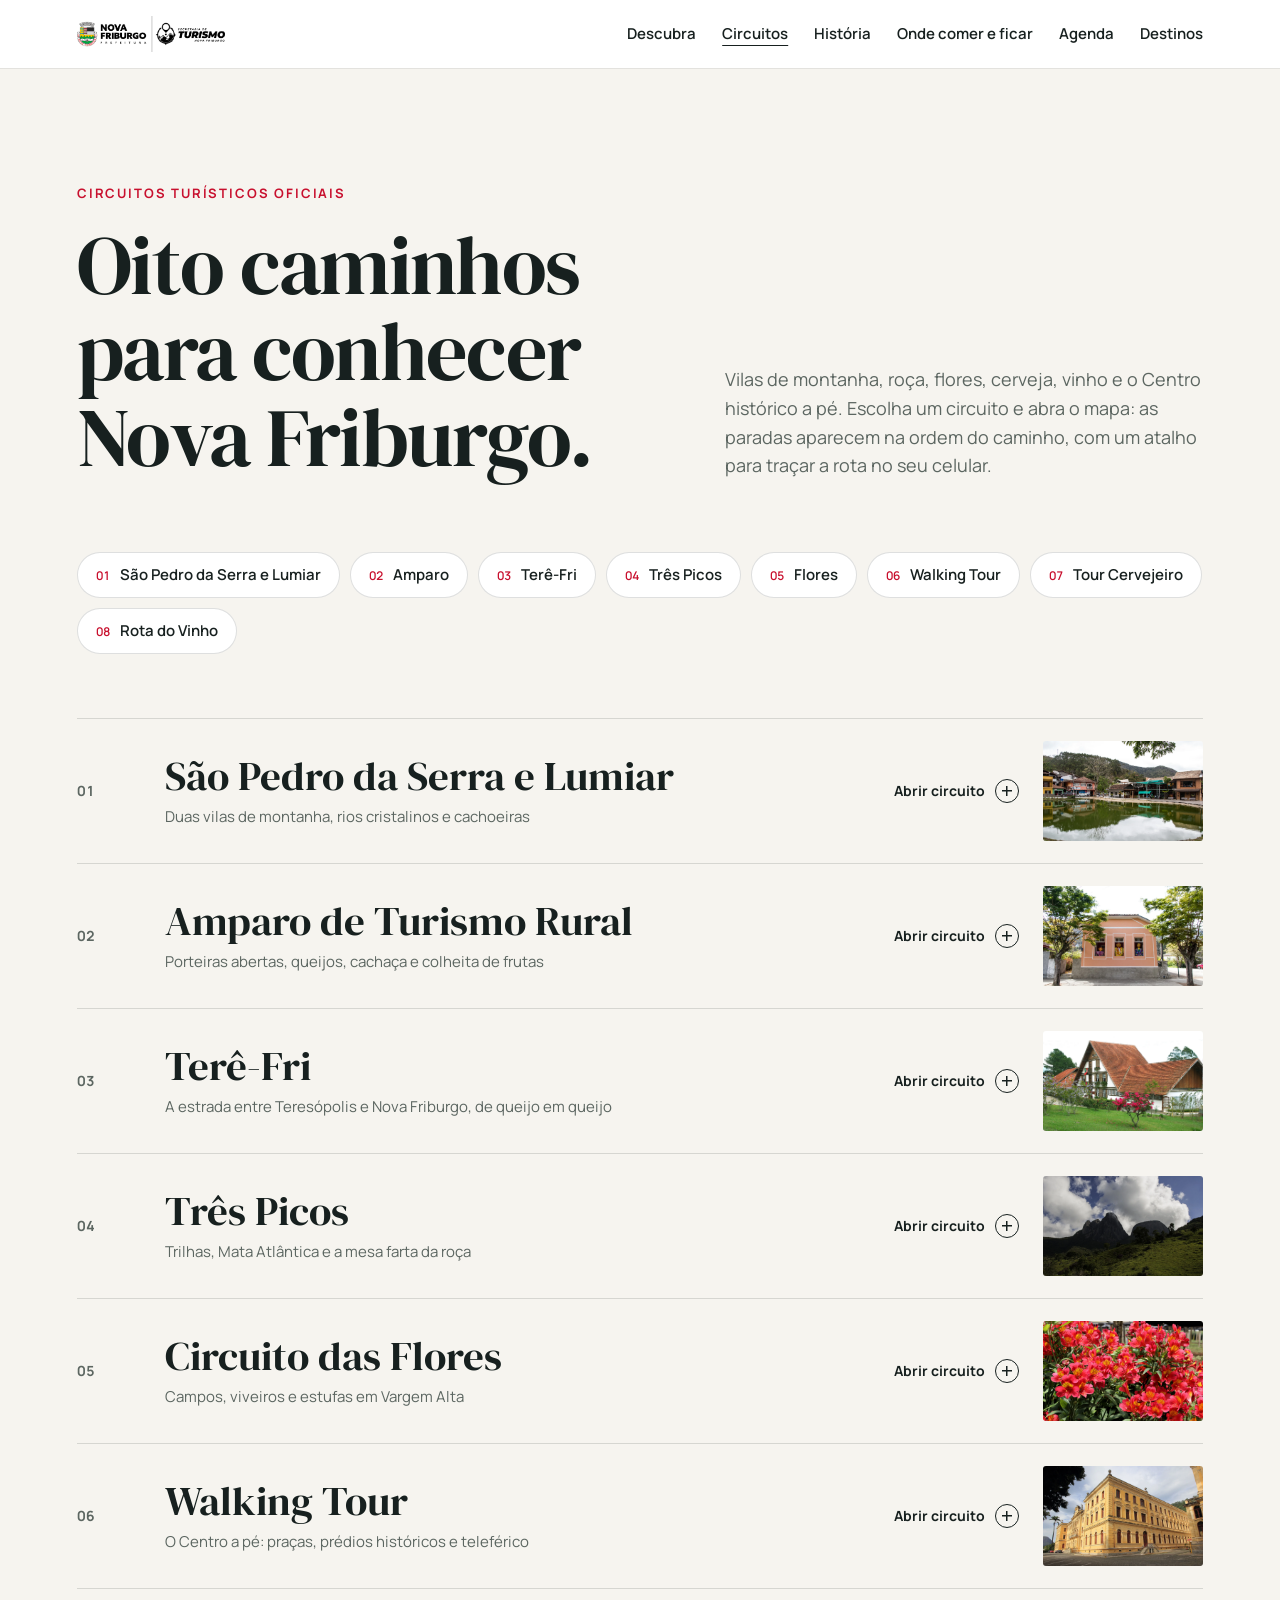
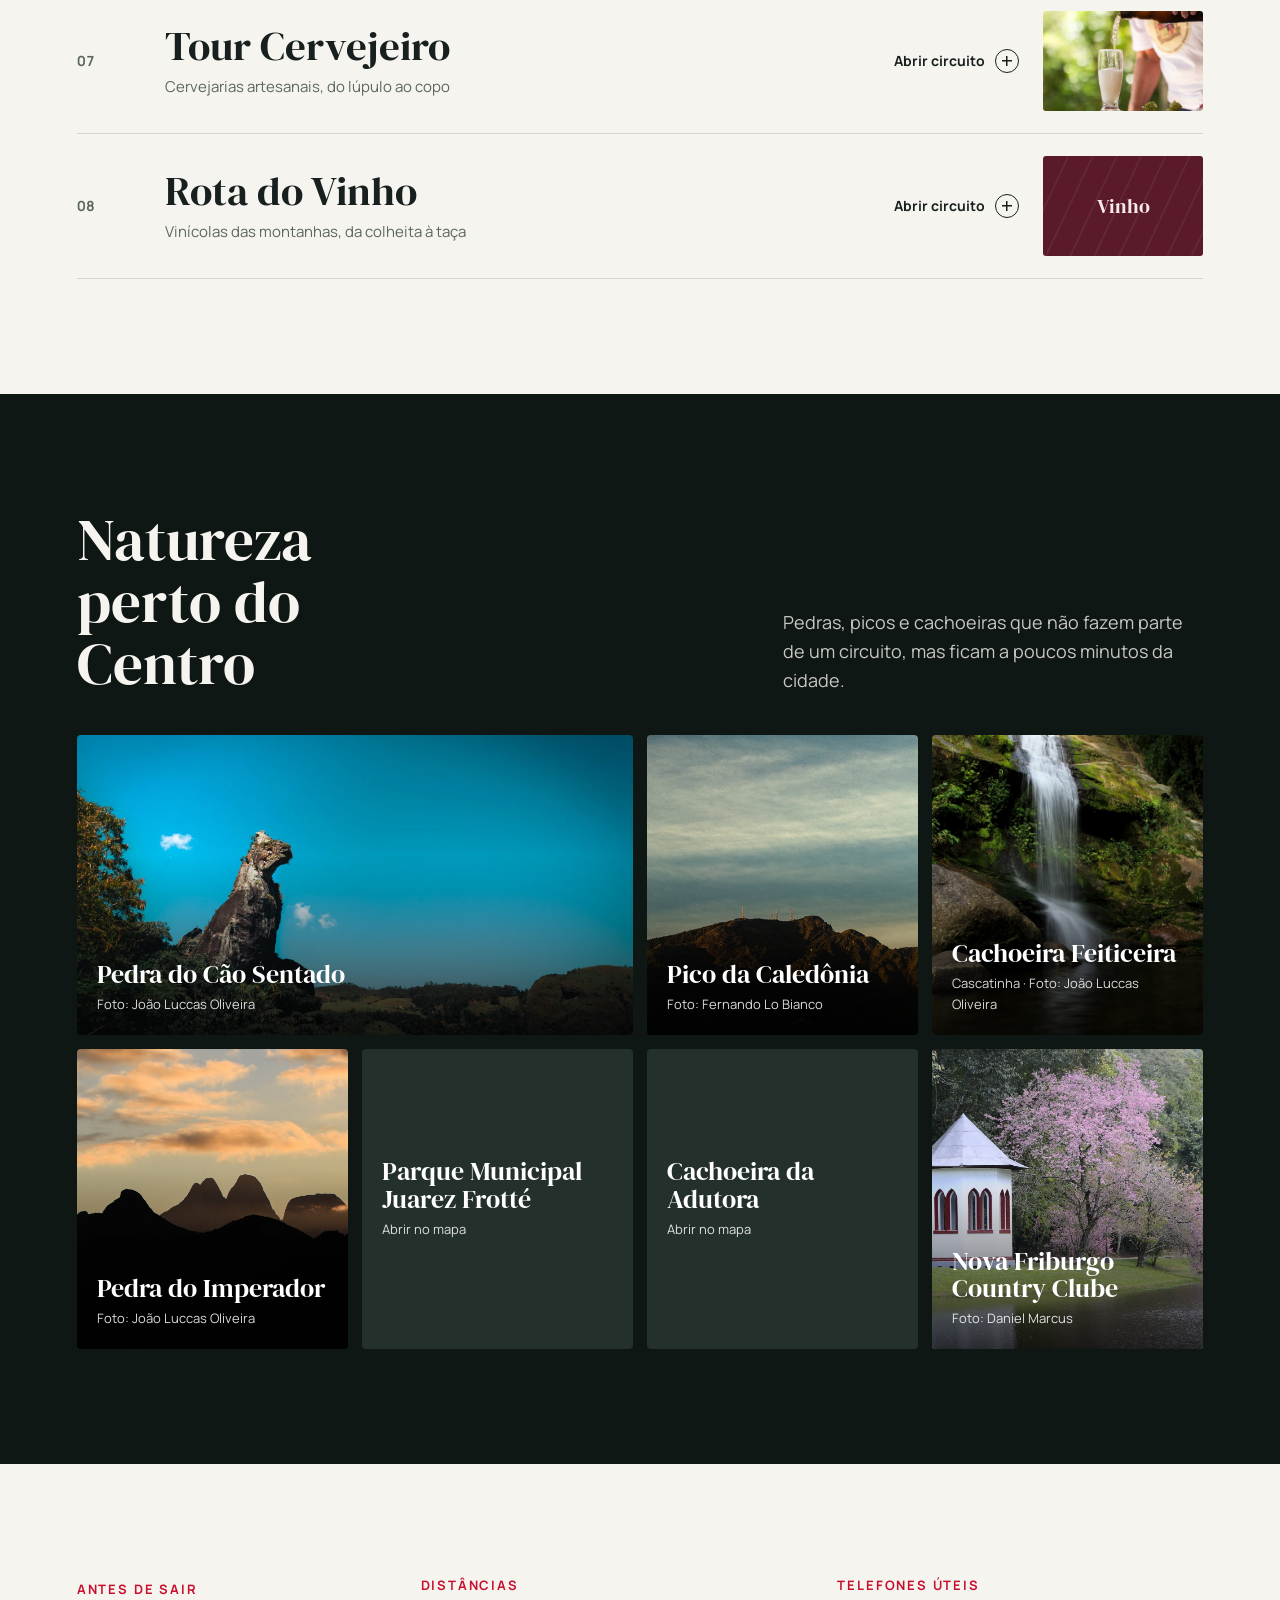
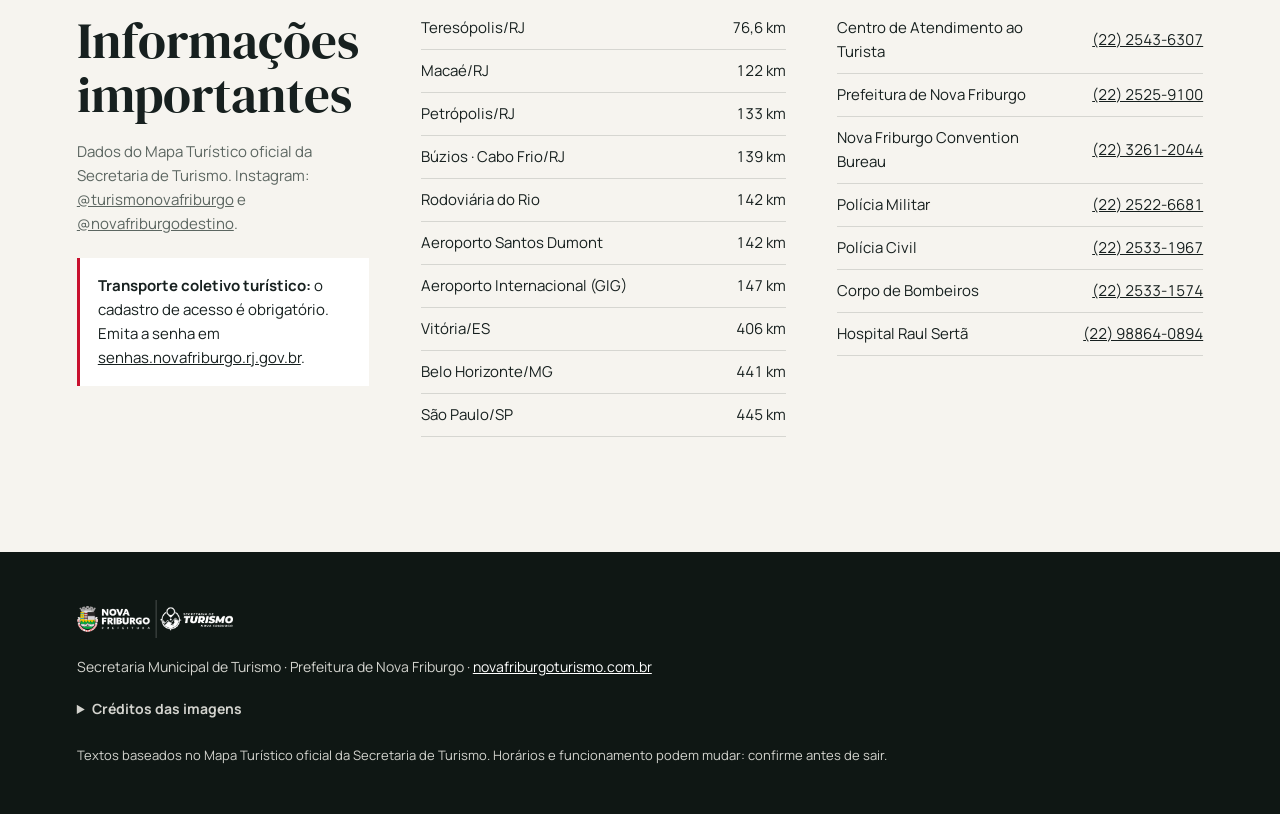
==== circuitos.html @ cd726eb1 "Portal de turismo de Nova Friburgo: página inicial, circuitos e história" ====
<!doctype html>
<html lang="pt-BR">
<head>
<meta charset="utf-8">
<meta name="viewport" content="width=device-width, initial-scale=1">
<title>Circuitos turísticos · Nova Friburgo</title>
<meta name="description" content="Os circuitos turísticos oficiais de Nova Friburgo: São Pedro da Serra e Lumiar, Amparo, Terê-Fri, Três Picos, Flores, Walking Tour, Tour Cervejeiro e Rota do Vinho.">
<link rel="preconnect" href="https://fonts.googleapis.com">
<link rel="preconnect" href="https://fonts.gstatic.com" crossorigin>
<link href="https://fonts.googleapis.com/css2?family=DM+Serif+Display:ital@0;1&family=Manrope:wght@400;500;600;700&display=swap" rel="stylesheet">
<link rel="stylesheet" href="sites-incriveis.css">
<style>
:root{
  --neve:#F6F4EF; --papel:#FFFFFF; --tinta:#17201F; --suave:#5C6661; --noite:#0F1714; --linha:rgba(23,32,31,.14);
  --vermelho:#C8102E; --vinho:#5B1A2A;
  --display:'DM Serif Display', Georgia, serif; --texto:'Manrope', system-ui, sans-serif;
  --borda:min(6vw, 88px);
}
*{box-sizing:border-box}
html{scroll-behavior:smooth}
body{margin:0;background:var(--neve);color:var(--tinta);font-family:var(--texto);font-size:18px;line-height:1.6;-webkit-font-smoothing:antialiased}
img{display:block;max-width:100%;height:auto}
a{color:inherit}
h1,h2,h3{font-family:var(--display);font-weight:400;margin:0;line-height:1.05}
.rotulo{font-size:13px;font-weight:700;letter-spacing:.14em;text-transform:uppercase;margin:0}
.credito{font-size:13px;color:var(--suave);margin:10px 0 0}
.pular{position:absolute;left:-999px;top:12px;z-index:100;background:var(--papel);padding:10px 16px}
.pular:focus{left:12px}
:focus-visible{outline:3px solid var(--vermelho);outline-offset:3px}

/* cabeçalho (mesmo do portal, sempre compacto) */
.topo{position:sticky;top:0;z-index:50;display:flex;align-items:center;justify-content:space-between;gap:24px;padding:12px var(--borda);background:rgba(255,255,255,.97);box-shadow:0 1px 0 rgba(23,32,31,.08)}
.topo .logo{height:36px;width:auto}
.topo nav{display:flex;gap:26px;font-size:15px;font-weight:600}
.topo nav a{text-decoration:none;padding:10px 0}
.topo nav a:hover,.topo nav a[aria-current]{text-decoration:underline;text-underline-offset:6px}
.menu-toggle{display:none;border:1px solid var(--linha);background:#fff;padding:9px 16px;font:inherit;font-size:14px;font-weight:600;border-radius:3px;cursor:pointer}

/* abertura */
.abre{display:grid;grid-template-columns:minmax(0,1.1fr) minmax(0,.9fr);gap:clamp(32px,5vw,80px);align-items:end;padding:clamp(56px,9vw,120px) var(--borda) clamp(40px,6vw,72px)}
.abre h1{font-size:clamp(46px,6.4vw,96px);letter-spacing:-.02em;margin:18px 0 0}
.abre h1 em{color:var(--vermelho)}
.abre p{color:var(--suave);max-width:520px;margin:0}
.indice{list-style:none;margin:0;padding:0 var(--borda) clamp(40px,6vw,64px);display:flex;flex-wrap:wrap;gap:10px}
.indice a{display:inline-flex;gap:10px;align-items:baseline;text-decoration:none;border:1px solid var(--linha);background:#fff;border-radius:40px;padding:10px 18px;font-size:15px;font-weight:600}
.indice a span{font-size:12px;color:var(--vermelho);font-variant-numeric:tabular-nums}
.indice a:hover{border-color:var(--tinta)}

/* circuitos */
.circuitos{padding:0 var(--borda) clamp(64px,9vw,120px)}
.circuito{border-top:1px solid var(--linha);scroll-margin-top:72px}
.circuito:last-child{border-bottom:1px solid var(--linha)}
.circuito summary{list-style:none;cursor:pointer;display:grid;grid-template-columns:64px minmax(0,1fr) auto 160px;gap:24px;align-items:center;padding:22px 0}
.circuito summary::-webkit-details-marker{display:none}
.circuito .num{font-size:14px;font-weight:700;color:var(--suave);font-variant-numeric:tabular-nums}
.circuito h2{font-size:clamp(28px,3.2vw,46px);transition:color .3s}
.circuito .linha-curta{display:block;font-family:var(--texto);font-size:15px;color:var(--suave);margin-top:8px;line-height:1.4}
.circuito .abrir{font-size:14px;font-weight:700;white-space:nowrap;display:inline-flex;align-items:center;gap:10px}
.circuito .abrir::after{content:'';width:22px;height:22px;border:1.5px solid currentColor;border-radius:50%;background:linear-gradient(currentColor,currentColor) center/10px 1.5px no-repeat,linear-gradient(currentColor,currentColor) center/1.5px 10px no-repeat;transition:transform .4s}
.circuito[open] .abrir::after{transform:rotate(45deg)}
.circuito .abrir .fechar{display:none}
.circuito[open] .abrir .ver{display:none}
.circuito[open] .abrir .fechar{display:inline}
.circuito .mini{width:160px;height:100px;object-fit:cover;border-radius:3px;transition:opacity .3s}
.circuito[open] .mini{opacity:0}
.circuito summary:hover h2{color:var(--vermelho)}

/* o mapa que se desdobra (movimento-assinatura) */
.mapa{perspective:1600px;padding:4px 0 40px}
.mapa-folhas{display:grid;grid-template-columns:minmax(0,1.25fr) minmax(0,1fr);gap:0;background:#fff;border:1px solid var(--linha);border-radius:4px;overflow:hidden;box-shadow:0 24px 60px -30px rgba(15,23,20,.35)}
.folha{transform-origin:top center;backface-visibility:hidden}
.folha-foto{position:relative;min-height:420px;background:var(--noite)}
.folha-foto img{position:absolute;inset:0;width:100%;height:100%;object-fit:cover}
.folha-foto figcaption{position:absolute;left:16px;bottom:12px;right:16px;font-size:12px;color:#fff;text-shadow:0 1px 8px rgba(0,0,0,.8)}
.folha-texto{padding:clamp(24px,3vw,44px);display:flex;flex-direction:column;gap:20px;border-left:1px dashed var(--linha)}
.folha-texto p{margin:0;font-size:17px}
.rota{list-style:none;margin:0;padding:0 0 0 6px;position:relative}
.rota::before{content:'';position:absolute;left:17px;top:14px;bottom:14px;border-left:2px dashed var(--vermelho);opacity:.55}
.rota li{position:relative;display:grid;grid-template-columns:24px 1fr;gap:16px;align-items:start;padding:7px 0;font-size:16px;font-weight:600}
.rota li::before{counter-increment:parada;content:counter(parada);position:relative;z-index:1;width:24px;height:24px;border-radius:50%;background:var(--vermelho);color:#fff;font-size:12px;display:grid;place-items:center;font-variant-numeric:tabular-nums}
.rota{counter-reset:parada}
.rota li small{display:block;font-weight:400;color:var(--suave);font-size:14px}
.botoes{display:flex;flex-wrap:wrap;gap:12px;margin-top:auto}
.botao{display:inline-flex;align-items:center;gap:10px;background:var(--vermelho);color:#fff;text-decoration:none;font-size:15px;font-weight:700;padding:13px 22px;border-radius:3px}
.botao:hover{background:#9E0B23}
.botao.claro{background:transparent;color:var(--tinta);border:1px solid var(--linha)}
.nota{font-size:14px;color:var(--suave)}
.sem-foto{display:flex;align-items:flex-end;padding:32px;background:var(--vinho);color:#F6E9EC;font-family:var(--display);font-size:clamp(44px,5vw,72px);line-height:.95;background-image:repeating-linear-gradient(115deg,rgba(255,255,255,.05) 0 2px,transparent 2px 22px)}
.sem-foto.mini{font-size:20px;padding:12px;align-items:center;justify-content:center;text-align:center}

/* desdobrar: as duas folhas abrem como um mapa de papel */
.circuito[open] .folha-foto{animation:desdobra .75s cubic-bezier(.22,1,.36,1) both}
.circuito[open] .folha-texto{animation:desdobra .75s cubic-bezier(.22,1,.36,1) .14s both}
@keyframes desdobra{from{transform:rotateX(-82deg);opacity:0}to{transform:none;opacity:1}}

/* natureza perto do centro */
.perto{padding:clamp(64px,9vw,120px) var(--borda);background:var(--noite);color:#F6F4EF}
.perto-cabeca{display:flex;justify-content:space-between;align-items:end;gap:32px;flex-wrap:wrap;margin-bottom:40px}
.perto h2{font-size:clamp(36px,4.6vw,68px);max-width:12ch}
.perto-cabeca p{max-width:420px;color:rgba(246,244,239,.8);margin:0}
.grade-perto{display:grid;grid-template-columns:repeat(4,minmax(0,1fr));gap:14px}
.lugar{position:relative;min-height:300px;border-radius:4px;overflow:hidden;background:#1d2622;text-decoration:none;color:#fff;display:flex;align-items:flex-end;isolation:isolate}
.lugar img{position:absolute;inset:0;width:100%;height:100%;object-fit:cover;z-index:-2;transition:transform 1.2s cubic-bezier(.22,1,.36,1)}
.lugar::after{content:'';position:absolute;inset:0;z-index:-1;background:linear-gradient(180deg,rgba(0,0,0,0) 40%,rgba(0,0,0,.78))}
.lugar:hover img{transform:scale(1.06)}
.lugar div{padding:20px}
.lugar h3{font-size:26px}
.lugar small{display:block;font-size:13px;opacity:.85;margin-top:6px}
.lugar.largo{grid-column:span 2}
.lugar.texto{background:#24302b;align-items:center}
.lugar.texto::after{display:none}

/* informações úteis */
.uteis{padding:clamp(64px,9vw,120px) var(--borda);display:grid;grid-template-columns:minmax(0,.8fr) minmax(0,1fr) minmax(0,1fr);gap:clamp(32px,4vw,64px)}
.uteis h2{font-size:clamp(34px,4vw,56px)}
.uteis h3{font-family:var(--texto);font-size:13px;font-weight:700;letter-spacing:.14em;text-transform:uppercase;margin:0 0 14px;color:var(--vermelho)}
.tabela{width:100%;border-collapse:collapse;font-size:15px}
.tabela td{padding:9px 0;border-bottom:1px solid var(--linha)}
.tabela td:last-child{text-align:right;font-variant-numeric:tabular-nums;white-space:nowrap;padding-left:16px}
.uteis .aviso{margin-top:22px;padding:16px 18px;background:#fff;border-left:3px solid var(--vermelho);font-size:15px}

.rodape{background:var(--noite);color:rgba(246,244,239,.85);padding:48px var(--borda);font-size:14px}
.rodape img{height:38px;width:auto;margin-bottom:18px}
.rodape a{color:#fff}
.rodape summary{cursor:pointer;font-weight:700;margin:20px 0 8px}
.rodape ul{margin:0;padding-left:18px;columns:2;column-gap:40px}
.rodape li{margin:4px 0;break-inside:avoid}

@media (max-width:900px){
  .menu-toggle{display:inline-block}
  .topo nav{display:none;position:absolute;top:100%;left:0;right:0;flex-direction:column;gap:0;background:#fff;padding:8px var(--borda) 18px;box-shadow:0 12px 24px rgba(0,0,0,.08)}
  .topo nav.aberto{display:flex}
  .abre{grid-template-columns:1fr}
  .circuito summary{grid-template-columns:36px minmax(0,1fr) 84px;gap:14px}
  .circuito .abrir{display:none}
  .circuito .mini{width:84px;height:64px}
  .mapa-folhas{grid-template-columns:1fr}
  .folha-foto{min-height:240px}
  .folha-texto{border-left:0;border-top:1px dashed var(--linha)}
  .grade-perto{grid-template-columns:repeat(2,minmax(0,1fr))}
  .lugar{min-height:220px}
  .uteis{grid-template-columns:1fr}
  .rodape ul{columns:1}
}
@media (max-width:520px){ .grade-perto{grid-template-columns:1fr} .lugar.largo{grid-column:auto} }
@media (prefers-reduced-motion:reduce){ .circuito[open] .folha-foto,.circuito[open] .folha-texto{animation:none} }

.rota li{display:block;padding:0;font-weight:400}
.rota li::before{position:absolute;left:0;top:13px}
.parada{display:block;width:100%;text-align:left;background:none;border:0;padding:10px 8px 10px 40px;border-radius:3px;font:inherit;font-size:16px;font-weight:600;color:inherit;cursor:pointer;position:relative}
.parada small{display:block;font-weight:400;color:var(--suave);font-size:14px}
.parada::after{content:'';position:absolute;right:8px;top:50%;width:8px;height:8px;border-right:2px solid currentColor;border-bottom:2px solid currentColor;transform:translateY(-70%) rotate(45deg);opacity:.45;transition:transform .3s}
.parada:hover{background:rgba(200,16,46,.06)}
.parada[aria-expanded=true]{background:rgba(200,16,46,.08);color:var(--vermelho)}
.parada[aria-expanded=true]::after{transform:translateY(-30%) rotate(-135deg)}
.det{margin:4px 0 12px 40px;padding:14px 16px;background:var(--neve);border-radius:3px;font-size:15px}
.det p{margin:0 0 8px;font-size:15px}
.det .onde b{color:var(--tinta)}
.det-foto{display:none;width:100%;aspect-ratio:3/2;object-fit:cover;border-radius:2px;margin-bottom:12px}
.rota-link{display:inline-flex;align-items:center;gap:8px;font-weight:700;font-size:14px;color:var(--vermelho);text-decoration:none;border:1.5px solid var(--vermelho);padding:8px 14px;border-radius:3px}
.rota-link:hover{background:var(--vermelho);color:#fff}
.dica{font-size:13px;color:var(--suave);margin:0}
.folha-foto img{transition:opacity .35s ease}
.folha-foto.trocando img{opacity:.15}
.folha-foto .sem-foto-parada{position:absolute;inset:0;z-index:1;display:none;align-items:flex-end;padding:32px;background:#24302b;color:#F6F4EF;font-family:var(--display);font-size:clamp(32px,3.4vw,52px);line-height:1}
.folha-foto.sem-img .sem-foto-parada{display:flex}
@media (max-width:900px){ .det-foto{display:block} .det{margin-left:0} }
</style>
</head>
<body>
<a class="pular" href="#conteudo">Pular para o conteúdo</a>

<header class="topo">
  <a href="index.html" aria-label="Nova Friburgo Turismo — início"><img class="logo" src="img/logo-preto.png" alt="Prefeitura de Nova Friburgo · Secretaria de Turismo" width="917" height="223"></a>
  <button class="menu-toggle" type="button" aria-expanded="false" aria-controls="nav">Menu</button>
  <nav id="nav" aria-label="Navegação principal">
    <a href="index.html#destaques">Descubra</a>
    <a href="circuitos.html" aria-current="page">Circuitos</a>
    <a href="historia.html">História</a>
    <a href="index.html#catalogo">Onde comer e ficar</a>
    <a href="index.html#eventos">Agenda</a>
    <a href="index.html#distritos">Destinos</a>
  </nav>
</header>

<main id="conteudo">

<section class="abre" data-fx-fundo="#F6F4EF" data-fx-tinta="#17201F" aria-labelledby="titulo">
  <div>
    <p class="rotulo" data-fx="surgir" style="color:var(--vermelho)">Circuitos turísticos oficiais</p>
    <h1 id="titulo" data-fx="palavras" data-fx-duracao="900">Oito caminhos para <em>conhecer</em> Nova Friburgo.</h1>
  </div>
  <p data-fx="subir" data-fx-atraso="200">Vilas de montanha, roça, flores, cerveja, vinho e o Centro histórico a pé. Escolha um circuito e abra o mapa: as paradas aparecem na ordem do caminho, com um atalho para traçar a rota no seu celular.</p>
</section>

<ol class="indice" aria-label="Lista de circuitos">
  <li><a href="#sao-pedro-lumiar"><span>01</span>São Pedro da Serra e Lumiar</a></li>
  <li><a href="#amparo"><span>02</span>Amparo</a></li>
  <li><a href="#tere-fri"><span>03</span>Terê-Fri</a></li>
  <li><a href="#tres-picos"><span>04</span>Três Picos</a></li>
  <li><a href="#flores"><span>05</span>Flores</a></li>
  <li><a href="#walking-tour"><span>06</span>Walking Tour</a></li>
  <li><a href="#cervejeiro"><span>07</span>Tour Cervejeiro</a></li>
  <li><a href="#vinho"><span>08</span>Rota do Vinho</a></li>
</ol>

<div class="circuitos" data-fx-fundo="#F6F4EF" data-fx-tinta="#17201F">

  <details class="circuito" id="sao-pedro-lumiar">
    <summary><span class="num">01</span><span><h2>São Pedro da Serra e Lumiar</h2><span class="linha-curta">Duas vilas de montanha, rios cristalinos e cachoeiras</span></span><span class="abrir"><span class="ver">Abrir circuito</span><span class="fechar">Fechar</span></span><img class="mini" src="img/c/sps-lumiar.webp" alt="" loading="lazy"></summary>
    <div class="mapa"><div class="mapa-folhas">
      <figure class="folha folha-foto" style="margin:0"><div class="sem-foto-parada" aria-hidden="true"></div><img src="img/c/sps-lumiar.webp" alt="Lago cercado por casas e pousadas de madeira em São Pedro da Serra, com montanhas ao fundo" loading="lazy"><figcaption>São Pedro da Serra · Foto: João Luccas Oliveira</figcaption></figure>
      <div class="folha folha-texto">
        <p>Em São Pedro da Serra, vielas de paralelepípedo, construções charmosas e cafés convidam a ir devagar. Lumiar tem cachoeiras, piscinas naturais e uma vida noturna animada. Nas duas vilas, gastronomia e artesanato local.</p>
        <ol class="rota">
          <li><button class="parada" type="button" aria-expanded="false"><span>Poço Belo<small>Boa Esperança</small></span></button><div class="det" hidden><p>Queda d'água no Rio Boa Esperança, à beira da estrada que liga Lumiar a Boa Esperança. A entrada fica escondida na vegetação, perto de um pequeno estacionamento.</p><p class="onde"><b>Onde fica:</b> Estrada Lumiar–Boa Esperança, logo depois do centro de Lumiar.</p><a class="rota-link" href="https://www.google.com/maps/dir/?api=1&destination=Po%C3%A7o+Belo%2C+Lumiar%2C+Nova+Friburgo" target="_blank" rel="noopener">Como chegar</a></div></li>
          <li><button class="parada" type="button" aria-expanded="false" data-img="img/p/sao-jose.webp" data-alt="Cachoeira São José caindo entre pedras cobertas de musgo" data-cred="Foto: TMbux (CC BY-SA 3.0)"><span>Cachoeira São José<small>Boa Esperança</small></span></button><div class="det" hidden><img class="det-foto" src="img/p/sao-jose.webp" alt="Cachoeira São José caindo entre pedras cobertas de musgo" loading="lazy"><p>Queda de cerca de 15 metros com área de lazer e ambiente familiar.</p><p class="onde"><b>Onde fica:</b> Povoado de Boa Esperança, a uns 5 km do centro de Lumiar, por estrada asfaltada.</p><a class="rota-link" href="https://www.google.com/maps/dir/?api=1&destination=Cachoeira+S%C3%A3o+Jos%C3%A9%2C+Boa+Esperan%C3%A7a%2C+Lumiar%2C+Nova+Friburgo" target="_blank" rel="noopener">Como chegar</a></div></li>
          <li><button class="parada" type="button" aria-expanded="false" data-img="img/p/encontro-rios.webp" data-alt="Ponte sobre as pedras no Encontro dos Rios, com montanhas ao fundo" data-cred="Ponte dos Alemães · Foto: TMbux (CC BY-SA 3.0)"><span>Encontro dos Rios<small>Lumiar</small></span></button><div class="det" hidden><img class="det-foto" src="img/p/encontro-rios.webp" alt="Ponte sobre as pedras no Encontro dos Rios, com montanhas ao fundo" loading="lazy"><p>Ponto onde o Rio Bonito deságua no Rio Macaé. Tem trechos calmos para banho e corredeiras: é a saída do rafting e da canoagem.</p><p class="onde"><b>Onde fica:</b> A 6 km da praça central de Lumiar. É só seguir as placas.</p><a class="rota-link" href="https://www.google.com/maps/dir/?api=1&destination=Encontro+dos+Rios%2C+Lumiar%2C+Nova+Friburgo" target="_blank" rel="noopener">Como chegar</a></div></li>
          <li><button class="parada" type="button" aria-expanded="false" data-img="img/c/poco-feio.webp" data-alt="Água corrente entre pedras no Poço Feio" data-cred="Foto: TMbux (CC BY-SA 3.0)"><span>Poço Feio<small>Lumiar</small></span></button><div class="det" hidden><img class="det-foto" src="img/c/poco-feio.webp" alt="Água corrente entre pedras no Poço Feio" loading="lazy"><p>Apesar do nome, é a “praia de Lumiar”: faixa de areia e águas tranquilas, boa para famílias. Fica em área particular, com entrada paga.</p><p class="onde"><b>Onde fica:</b> Na entrada do distrito, no km 22 da estrada Mury–Lumiar, a cerca de 1 km do centro.</p><a class="rota-link" href="https://www.google.com/maps/dir/?api=1&destination=Po%C3%A7o+Feio%2C+Lumiar%2C+Nova+Friburgo" target="_blank" rel="noopener">Como chegar</a></div></li>
          <li><button class="parada" type="button" aria-expanded="false" data-img="img/p/toca-da-onca.webp" data-alt="Poço de água verde com pedras e mata ao redor na Toca da Onça" data-cred="Foto: TMbux (CC BY-SA 3.0)"><span>Toca da Onça<small>Lumiar</small></span></button><div class="det" hidden><img class="det-foto" src="img/p/toca-da-onca.webp" alt="Poço de água verde com pedras e mata ao redor na Toca da Onça" loading="lazy"><p>Complexo particular com piscinas naturais, área de camping e boia-cross.</p><p class="onde"><b>Onde fica:</b> A 10 km do centro de Lumiar, passando pelo Encontro dos Rios. O último trecho é de terra, com ladeira.</p><a class="rota-link" href="https://www.google.com/maps/dir/?api=1&destination=Po%C3%A7o+Toca+da+On%C3%A7a%2C+Lumiar%2C+Nova+Friburgo" target="_blank" rel="noopener">Como chegar</a></div></li>
          <li><button class="parada" type="button" aria-expanded="false" data-img="img/p/indiana-jones.webp" data-alt="Queda d&#x27;água dentro de um cânion estreito de pedra" data-cred="Foto: TMbux (CC BY-SA 3.0)"><span>Cachoeira Indiana Jones<small>Boa Esperança</small></span></button><div class="det" hidden><img class="det-foto" src="img/p/indiana-jones.webp" alt="Queda d&#x27;água dentro de um cânion estreito de pedra" loading="lazy"><p>Queda escondida num cânion estreito, com pedras que formam um escorrega natural. O acesso é desafiador.</p><p class="onde"><b>Onde fica:</b> Boa Esperança, Lumiar.</p><a class="rota-link" href="https://www.google.com/maps/dir/?api=1&destination=Cachoeira+Indiana+Jones%2C+Lumiar%2C+Nova+Friburgo" target="_blank" rel="noopener">Como chegar</a></div></li>
        </ol>
        <p class="dica">Toque em uma parada para ver a foto, os detalhes e como chegar.</p>
        <div class="botoes"><a class="botao" href="https://www.google.com/maps/search/?api=1&amp;query=S%C3%A3o+Pedro+da+Serra+Nova+Friburgo+RJ" target="_blank" rel="noopener">Abrir no mapa</a><a class="botao claro" href="index.html#catalogo">Onde ficar e comer</a></div>
      </div>
    </div></div>
  </details>

  <details class="circuito" id="amparo">
    <summary><span class="num">02</span><span><h2>Amparo de Turismo Rural</h2><span class="linha-curta">Porteiras abertas, queijos, cachaça e colheita de frutas</span></span><span class="abrir"><span class="ver">Abrir circuito</span><span class="fechar">Fechar</span></span><img class="mini" src="img/c/amparo.webp" alt="" loading="lazy"></summary>
    <div class="mapa"><div class="mapa-folhas">
      <figure class="folha folha-foto" style="margin:0"><div class="sem-foto-parada" aria-hidden="true"></div><img src="img/c/amparo.webp" alt="Casario colorido da vila de Amparo entre árvores" loading="lazy"><figcaption>Amparo · Foto: João Luccas Oliveira</figcaption></figure>
      <div class="folha folha-texto">
        <p>Cada estrada leva a uma propriedade rural que abre a porteira ao visitante. Dá para provar queijos artesanais e cachaça, colher frutas e acompanhar o dia a dia da roça, recebido por quem vive e produz ali.</p>
        <ol class="rota">
          <li><button class="parada" type="button" aria-expanded="false" data-img="img/d-amparo.webp" data-alt="Casario colorido da vila de Amparo" data-cred="Foto: João Luccas Oliveira"><span>Vila de Amparo<small>Amparo</small></span></button><div class="det" hidden><img class="det-foto" src="img/d-amparo.webp" alt="Casario colorido da vila de Amparo" loading="lazy"><p>O centro da vila, ponto de partida para as propriedades do circuito.</p><p class="onde"><b>Onde fica:</b> Distrito de Amparo, acesso pela RJ-150.</p><a class="rota-link" href="https://www.google.com/maps/dir/?api=1&destination=Amparo%2C+Nova+Friburgo" target="_blank" rel="noopener">Como chegar</a></div></li>
          <li><button class="parada" type="button" aria-expanded="false"><span>Propriedades rurais do circuito<small>queijos, cachaça e frutas</small></span></button><div class="det" hidden><p>Sítios que abrem a porteira para visitas: queijos artesanais, cachaça, colheita de frutas e a rotina do campo.</p><p class="onde"><b>Onde fica:</b> A lista das propriedades que recebem visitantes está no Centro de Atendimento ao Turista: (22) 2543-6307.</p><a class="rota-link" href="https://www.google.com/maps/dir/?api=1&destination=Amparo%2C+Nova+Friburgo" target="_blank" rel="noopener">Como chegar</a></div></li>
        </ol>
                <p class="dica">Toque em uma parada para ver a foto, os detalhes e como chegar.</p>
        <div class="botoes"><a class="botao" href="https://www.google.com/maps/search/?api=1&amp;query=Amparo+Nova+Friburgo+RJ" target="_blank" rel="noopener">Abrir no mapa</a></div>
      </div>
    </div></div>
  </details>

  <details class="circuito" id="tere-fri">
    <summary><span class="num">03</span><span><h2>Terê-Fri</h2><span class="linha-curta">A estrada entre Teresópolis e Nova Friburgo, de queijo em queijo</span></span><span class="abrir"><span class="ver">Abrir circuito</span><span class="fechar">Fechar</span></span><img class="mini" src="img/casa-suica.webp" alt="" loading="lazy"></summary>
    <div class="mapa"><div class="mapa-folhas">
      <figure class="folha folha-foto" style="margin:0"><div class="sem-foto-parada" aria-hidden="true"></div><img src="img/casa-suica.webp" alt="Casa em estilo suíço com telhado vermelho e jardim florido" loading="lazy"><figcaption>Casa Suíça · Acervo da Secretaria de Turismo</figcaption></figure>
      <div class="folha folha-texto">
        <p>Pela RJ-130, vales profundos e picos acompanham a viagem. No caminho: queijos produzidos na região, vinícolas, cosméticos, restaurantes de pratos típicos e cafés para fechar o dia.</p>
        <ol class="rota">
          <li><button class="parada" type="button" aria-expanded="false" data-img="img/casa-suica.webp" data-alt="Casa em estilo suíço com telhado vermelho e jardim florido" data-cred="Acervo da Secretaria de Turismo"><span>Casa Suíça<small>Memorial da Colonização Suíça</small></span></button><div class="det" hidden><img class="det-foto" src="img/casa-suica.webp" alt="Casa em estilo suíço com telhado vermelho e jardim florido" loading="lazy"><p>Reúne o Memorial da Colonização Suíça, o Museu de Taxidermia e o Galpão de Encanto e Arte. No mesmo lugar: jardim, uma pequena fábrica de chocolate e a Queijaria Escola, com queijos, doces, linguiças e geleias.</p><p class="onde"><b>Onde fica:</b> Na estrada Terê-Fri (RJ-130), a pouco mais de 20 km do Centro.</p><a class="rota-link" href="https://www.google.com/maps/dir/?api=1&destination=Casa+Su%C3%AD%C3%A7a%2C+Nova+Friburgo" target="_blank" rel="noopener">Como chegar</a></div></li>
          <li><button class="parada" type="button" aria-expanded="false" data-img="img/p/jardim-nego.webp" data-alt="Escultura de barro e musgo com rostos e figuras humanas" data-cred="Foto: Priscila Bruder (CC0)"><span>Jardim do Nêgo<small>esculturas de Geraldo Simplício</small></span></button><div class="det" hidden><img class="det-foto" src="img/p/jardim-nego.webp" alt="Escultura de barro e musgo com rostos e figuras humanas" loading="lazy"><p>Ateliê ao ar livre onde o artista Geraldo Simplício, o Nêgo, cria e expõe suas esculturas gigantes de barro e musgo. No fim do passeio há um pequeno museu. A entrada é paga.</p><p class="onde"><b>Onde fica:</b> RJ-130, km 55, a cerca de 17 km do Centro.</p><a class="rota-link" href="https://www.google.com/maps/dir/?api=1&destination=Jardim+do+N%C3%AAgo%2C+Nova+Friburgo" target="_blank" rel="noopener">Como chegar</a></div></li>
          <li><button class="parada" type="button" aria-expanded="false"><span>Apiário Amigos da Terra e Museu do Mel<small>turismo rural</small></span></button><div class="det" hidden><p>Apiário com loja de produtos do mel e museu sobre as abelhas.</p><p class="onde"><b>Onde fica:</b> A cerca de 20 km do Centro, vizinho da Casa Suíça e do Jardim do Nêgo: dá para visitar os três no mesmo dia.</p><a class="rota-link" href="https://www.google.com/maps/dir/?api=1&destination=Api%C3%A1rio+Amigos+da+Terra%2C+Nova+Friburgo" target="_blank" rel="noopener">Como chegar</a></div></li>
        </ol>
        <p class="dica">Toque em uma parada para ver a foto, os detalhes e como chegar.</p>
        <div class="botoes"><a class="botao" href="https://www.google.com/maps/dir/?api=1&amp;origin=Nova+Friburgo+RJ&amp;destination=Teres%C3%B3polis+RJ" target="_blank" rel="noopener">Abrir no mapa</a></div>
      </div>
    </div></div>
  </details>

  <details class="circuito" id="tres-picos">
    <summary><span class="num">04</span><span><h2>Três Picos</h2><span class="linha-curta">Trilhas, Mata Atlântica e a mesa farta da roça</span></span><span class="abrir"><span class="ver">Abrir circuito</span><span class="fechar">Fechar</span></span><img class="mini" src="img/c/tres-picos.webp" alt="" loading="lazy"></summary>
    <div class="mapa"><div class="mapa-folhas">
      <figure class="folha folha-foto" style="margin:0"><div class="sem-foto-parada" aria-hidden="true"></div><img src="img/c/tres-picos.webp" alt="Os Três Picos e o Capacete sob céu azul, com campos verdes à frente" loading="lazy"><figcaption>Três Picos e Capacete · Foto: Maylle Lo Feudo (CC BY-SA 3.0)</figcaption></figure>
      <div class="folha folha-texto">
        <p>Trilhas com vistas abertas para os Três Picos, no meio da Mata Atlântica. Depois da caminhada, frutas, verduras frescas, mel, pães e broa à venda pelo caminho, e pousadas aconchegantes para ficar.</p>
        <ol class="rota">
          <li><button class="parada" type="button" aria-expanded="false" data-img="img/p/tres-picos-parque.webp" data-alt="Paredão de granito dos Três Picos entre nuvens" data-cred="Foto: Giovani Sardinha (CC BY-SA 4.0)"><span>Parque Estadual dos Três Picos<small>trilhas e mirantes</small></span></button><div class="det" hidden><img class="det-foto" src="img/p/tres-picos-parque.webp" alt="Paredão de granito dos Três Picos entre nuvens" loading="lazy"><p>Trilhas no meio da Mata Atlântica, com vistas para os Três Picos. Trilhas de montanha pedem preparo: confira o tempo e as orientações do parque antes de sair.</p><p class="onde"><b>Onde fica:</b> Região de Campo do Coelho, em Nova Friburgo.</p><a class="rota-link" href="https://www.google.com/maps/dir/?api=1&destination=Parque+Estadual+dos+Tr%C3%AAs+Picos%2C+Nova+Friburgo" target="_blank" rel="noopener">Como chegar</a></div></li>
          <li><button class="parada" type="button" aria-expanded="false" data-img="img/p/morangos.webp" data-alt="Plantação de morangos em estufa" data-cred="Plantação de morangos em Nova Friburgo · Foto: Vitorperrut555 (CC BY 4.0)"><span>Produtores e pousadas<small>frutas, mel, pães e broa</small></span></button><div class="det" hidden><img class="det-foto" src="img/p/morangos.webp" alt="Plantação de morangos em estufa" loading="lazy"><p>Na volta da trilha, frutas, verduras frescas, mel, pães e broa à venda pelo caminho, e pousadas para ficar.</p><p class="onde"><b>Onde fica:</b> Ao longo das estradas da região dos Três Picos.</p><a class="rota-link" href="https://www.google.com/maps/dir/?api=1&destination=Salinas%2C+Nova+Friburgo" target="_blank" rel="noopener">Como chegar</a></div></li>
        </ol>
                <p class="dica">Toque em uma parada para ver a foto, os detalhes e como chegar.</p>
        <div class="botoes"><a class="botao" href="https://www.google.com/maps/search/?api=1&amp;query=Parque+Estadual+dos+Tr%C3%AAs+Picos+Nova+Friburgo" target="_blank" rel="noopener">Abrir no mapa</a></div>
      </div>
    </div></div>
  </details>

  <details class="circuito" id="flores">
    <summary><span class="num">05</span><span><h2>Circuito das Flores</h2><span class="linha-curta">Campos, viveiros e estufas em Vargem Alta</span></span><span class="abrir"><span class="ver">Abrir circuito</span><span class="fechar">Fechar</span></span><img class="mini" src="img/c/flores.webp" alt="" loading="lazy"></summary>
    <div class="mapa"><div class="mapa-folhas">
      <figure class="folha folha-foto" style="margin:0"><div class="sem-foto-parada" aria-hidden="true"></div><img src="img/c/flores.webp" alt="Astromélias vermelhas e alaranjadas em plantação de flores" loading="lazy"><figcaption>Fazenda das Flores, Vargem Alta · Foto: Halley Pacheco de Oliveira (CC BY-SA 4.0)</figcaption></figure>
      <div class="folha folha-texto">
        <p>Vargem Alta vira um jardim de cores e perfumes. Entre campos floridos, viveiros e estufas, rosas e begônias dividem espaço com flores exóticas e tradicionais. Os produtores mostram como cultivam, e cada canto rende uma boa foto.</p>
        <ol class="rota">
          <li><button class="parada" type="button" aria-expanded="false" data-img="img/c/flores.webp" data-alt="Astromélias vermelhas em plantação" data-cred="Fazenda das Flores · Foto: Halley Pacheco de Oliveira (CC BY-SA 4.0)"><span>Vargem Alta<small>campos floridos</small></span></button><div class="det" hidden><img class="det-foto" src="img/c/flores.webp" alt="Astromélias vermelhas em plantação" loading="lazy"><p>Campos de flores a perder de vista, com rosas, begônias, astromélias e flores exóticas.</p><p class="onde"><b>Onde fica:</b> Vargem Alta, Nova Friburgo.</p><a class="rota-link" href="https://www.google.com/maps/dir/?api=1&destination=Vargem+Alta%2C+Nova+Friburgo" target="_blank" rel="noopener">Como chegar</a></div></li>
          <li><button class="parada" type="button" aria-expanded="false" data-img="img/flores.webp" data-alt="Fileiras de flores coloridas dentro de uma estufa" data-cred="Acervo da Secretaria de Turismo"><span>Viveiros e estufas<small>flores de corte</small></span></button><div class="det" hidden><img class="det-foto" src="img/flores.webp" alt="Fileiras de flores coloridas dentro de uma estufa" loading="lazy"><p>Os produtores mostram como cultivam as flores de corte. Bom lugar para fotografar.</p><p class="onde"><b>Onde fica:</b> Vargem Alta, Nova Friburgo.</p><a class="rota-link" href="https://www.google.com/maps/dir/?api=1&destination=Vargem+Alta%2C+Nova+Friburgo" target="_blank" rel="noopener">Como chegar</a></div></li>
        </ol>
        <p class="dica">Toque em uma parada para ver a foto, os detalhes e como chegar.</p>
        <div class="botoes"><a class="botao" href="https://www.google.com/maps/search/?api=1&amp;query=Vargem+Alta+Nova+Friburgo+RJ" target="_blank" rel="noopener">Abrir no mapa</a></div>
      </div>
    </div></div>
  </details>

  <details class="circuito" id="walking-tour">
    <summary><span class="num">06</span><span><h2>Walking Tour</h2><span class="linha-curta">O Centro a pé: praças, prédios históricos e teleférico</span></span><span class="abrir"><span class="ver">Abrir circuito</span><span class="fechar">Fechar</span></span><img class="mini" src="img/c/walking-anchieta.webp" alt="" loading="lazy"></summary>
    <div class="mapa"><div class="mapa-folhas">
      <figure class="folha folha-foto" style="margin:0"><div class="sem-foto-parada" aria-hidden="true"></div><img src="img/c/walking-anchieta.webp" alt="Fachada amarela do Colégio Anchieta sob céu azul" loading="lazy"><figcaption>Colégio Anchieta · Foto: Halley Pacheco de Oliveira (CC BY-SA 3.0)</figcaption></figure>
      <div class="folha folha-texto">
        <p>A pé pelo Centro: ruas de paralelepípedo, arquitetura que conta a história da cidade, comércio, praças arborizadas, feira de artesanato, espaços culturais e o teleférico.</p>
        <ol class="rota">
          <li><button class="parada" type="button" aria-expanded="false" data-img="img/p/praca-gv.webp" data-alt="Alamedas arborizadas e chafariz da Praça Getúlio Vargas" data-cred="Foto: Leonardo Vellozo"><span>Praça Getúlio Vargas<small>Centro</small></span></button><div class="det" hidden><img class="det-foto" src="img/p/praca-gv.webp" alt="Alamedas arborizadas e chafariz da Praça Getúlio Vargas" loading="lazy"><p>A grande praça arborizada do Centro, ponto de partida do passeio a pé.</p><p class="onde"><b>Onde fica:</b> Centro de Nova Friburgo.</p><a class="rota-link" href="https://www.google.com/maps/dir/?api=1&destination=Pra%C3%A7a+Get%C3%BAlio+Vargas%2C+Nova+Friburgo" target="_blank" rel="noopener">Como chegar</a></div></li>
          <li><button class="parada" type="button" aria-expanded="false" data-img="img/h/catedral.webp" data-alt="Catedral de São João Batista, de fachada branca e torre única" data-cred="Foto: Marinelson Almeida (CC BY 2.0)"><span>Catedral de São João Batista<small>Centro</small></span></button><div class="det" hidden><img class="det-foto" src="img/h/catedral.webp" alt="Catedral de São João Batista, de fachada branca e torre única" loading="lazy"><p>Dedicada a São João Batista, que dá nome à vila desde a fundação.</p><p class="onde"><b>Onde fica:</b> Centro de Nova Friburgo.</p><a class="rota-link" href="https://www.google.com/maps/dir/?api=1&destination=Catedral+S%C3%A3o+Jo%C3%A3o+Batista%2C+Nova+Friburgo" target="_blank" rel="noopener">Como chegar</a></div></li>
          <li><button class="parada" type="button" aria-expanded="false"><span>Igreja Luterana<small>Centro</small></span></button><div class="det" hidden><p>Casa da primeira comunidade luterana do Brasil, fundada pelos imigrantes alemães em 1824. Conheça a história na página História.</p><p class="onde"><b>Onde fica:</b> Centro de Nova Friburgo.</p><a class="rota-link" href="https://www.google.com/maps/dir/?api=1&destination=Igreja+Evang%C3%A9lica+de+Confiss%C3%A3o+Luterana%2C+Nova+Friburgo" target="_blank" rel="noopener">Como chegar</a></div></li>
          <li><button class="parada" type="button" aria-expanded="false" data-img="img/c/walking-anchieta.webp" data-alt="Fachada amarela do Colégio Anchieta" data-cred="Foto: Halley Pacheco de Oliveira (CC BY-SA 3.0)"><span>Colégio Anchieta<small>Centro</small></span></button><div class="det" hidden><img class="det-foto" src="img/c/walking-anchieta.webp" alt="Fachada amarela do Colégio Anchieta" loading="lazy"><p>Prédio histórico de escola jesuíta, um dos símbolos da cidade.</p><p class="onde"><b>Onde fica:</b> Centro de Nova Friburgo.</p><a class="rota-link" href="https://www.google.com/maps/dir/?api=1&destination=Col%C3%A9gio+Anchieta%2C+Nova+Friburgo" target="_blank" rel="noopener">Como chegar</a></div></li>
          <li><button class="parada" type="button" aria-expanded="false" data-img="img/suspiro.webp" data-alt="Igreja da Praça do Suspiro com as cadeirinhas do teleférico" data-cred="Foto: João Luccas Oliveira"><span>Praça do Suspiro e teleférico<small>Centro</small></span></button><div class="det" hidden><img class="det-foto" src="img/suspiro.webp" alt="Igreja da Praça do Suspiro com as cadeirinhas do teleférico" loading="lazy"><p>Praça com a igrejinha e a estação do teleférico, que sobe o morro para uma vista da cidade.</p><p class="onde"><b>Onde fica:</b> Centro de Nova Friburgo.</p><a class="rota-link" href="https://www.google.com/maps/dir/?api=1&destination=Pra%C3%A7a+do+Suspiro%2C+Nova+Friburgo" target="_blank" rel="noopener">Como chegar</a></div></li>
        </ol>
        <p class="dica">Toque em uma parada para ver a foto, os detalhes e como chegar.</p>
        <div class="botoes"><a class="botao" href="https://www.google.com/maps/search/?api=1&amp;query=Pra%C3%A7a+Get%C3%BAlio+Vargas+Nova+Friburgo+RJ" target="_blank" rel="noopener">Abrir no mapa</a><a class="botao claro" href="historia.html">Ler a história antes</a></div>
      </div>
    </div></div>
  </details>

  <details class="circuito" id="cervejeiro">
    <summary><span class="num">07</span><span><h2>Tour Cervejeiro</h2><span class="linha-curta">Cervejarias artesanais, do lúpulo ao copo</span></span><span class="abrir"><span class="ver">Abrir circuito</span><span class="fechar">Fechar</span></span><img class="mini" src="img/c/cerveja.webp" alt="" loading="lazy"></summary>
    <div class="mapa"><div class="mapa-folhas">
      <figure class="folha folha-foto" style="margin:0"><div class="sem-foto-parada" aria-hidden="true"></div><img src="img/c/cerveja.webp" alt="Cerveja artesanal sendo servida em copo alto, com ramos de lúpulo na mesa" loading="lazy"><figcaption>Cerveja e lúpulo em Amparo · Foto: João Luccas Oliveira</figcaption></figure>
      <div class="folha folha-texto">
        <p>As cervejarias artesanais da cidade abrem a produção ao visitante: lúpulo e malte, tanques de fermentação e barris de carvalho, e a degustação de rótulos que vão dos mais leves aos mais encorpados.</p>
        <p class="nota">Para saber quais cervejarias recebem visitas e em que horários, fale com o Centro de Atendimento ao Turista: (22) 2543-6307.</p>
        <div class="botoes"><a class="botao" href="https://www.google.com/maps/search/?api=1&amp;query=cervejaria+artesanal+Nova+Friburgo+RJ" target="_blank" rel="noopener">Abrir no mapa</a></div>
      </div>
    </div></div>
  </details>

  <details class="circuito" id="vinho">
    <summary><span class="num">08</span><span><h2>Rota do Vinho</h2><span class="linha-curta">Vinícolas das montanhas, da colheita à taça</span></span><span class="abrir"><span class="ver">Abrir circuito</span><span class="fechar">Fechar</span></span><span class="mini sem-foto" aria-hidden="true">Vinho</span></summary>
    <div class="mapa"><div class="mapa-folhas">
      <div class="folha folha-foto sem-foto" aria-hidden="true">Rota do<br>Vinho</div>
      <div class="folha folha-texto">
        <p>Nas vinícolas das montanhas, o visitante acompanha o caminho da uva: a colheita, a vinificação e o cuidado em cada etapa. No fim, a degustação de tintos e brancos produzidos na região.</p>
        <p class="nota">Para saber quais vinícolas recebem visitas e em que horários, fale com o Centro de Atendimento ao Turista: (22) 2543-6307.</p>
        <div class="botoes"><a class="botao" href="https://www.google.com/maps/search/?api=1&amp;query=vin%C3%ADcola+Nova+Friburgo+RJ" target="_blank" rel="noopener">Abrir no mapa</a></div>
      </div>
    </div></div>
  </details>

</div>

<section class="perto" data-fx-fundo="#0F1714" data-fx-tinta="#F6F4EF" aria-labelledby="titulo-perto">
  <div class="perto-cabeca">
    <h2 id="titulo-perto" data-fx="subir">Natureza perto do Centro</h2>
    <p data-fx="subir" data-fx-atraso="120">Pedras, picos e cachoeiras que não fazem parte de um circuito, mas ficam a poucos minutos da cidade.</p>
  </div>
  <div class="grade-perto">
    <a class="lugar largo" data-fx="subir" href="https://www.google.com/maps/search/?api=1&amp;query=Pedra+do+C%C3%A3o+Sentado+Nova+Friburgo" target="_blank" rel="noopener"><img src="img/cao-sentado.webp" alt="Pedra do Cão Sentado acima da mata" loading="lazy"><div><h3>Pedra do Cão Sentado</h3><small>Foto: João Luccas Oliveira</small></div></a>
    <a class="lugar" data-fx="subir" data-fx-atraso="80" href="https://www.google.com/maps/search/?api=1&amp;query=Pico+da+Caled%C3%B4nia+Nova+Friburgo" target="_blank" rel="noopener"><img src="img/caledonia.webp" alt="Topo do Pico da Caledônia" loading="lazy"><div><h3>Pico da Caledônia</h3><small>Foto: Fernando Lo Bianco</small></div></a>
    <a class="lugar" data-fx="subir" data-fx-atraso="160" href="https://www.google.com/maps/search/?api=1&amp;query=Cachoeira+Feiticeira+Nova+Friburgo" target="_blank" rel="noopener"><img src="img/cascatinha.webp" alt="Cachoeira Feiticeira entre pedras e vegetação" loading="lazy"><div><h3>Cachoeira Feiticeira</h3><small>Cascatinha · Foto: João Luccas Oliveira</small></div></a>
    <a class="lugar" data-fx="subir" href="https://www.google.com/maps/search/?api=1&amp;query=Pedra+do+Imperador+Nova+Friburgo" target="_blank" rel="noopener"><img src="img/serra-imperador.webp" alt="Silhueta da serra ao entardecer com a Pedra do Imperador" loading="lazy"><div><h3>Pedra do Imperador</h3><small>Foto: João Luccas Oliveira</small></div></a>
    <a class="lugar texto" data-fx="subir" data-fx-atraso="80" href="https://www.google.com/maps/search/?api=1&amp;query=Parque+Municipal+Juarez+Frott%C3%A9+Nova+Friburgo" target="_blank" rel="noopener"><div><h3>Parque Municipal Juarez Frotté</h3><small>Abrir no mapa</small></div></a>
    <a class="lugar texto" data-fx="subir" data-fx-atraso="160" href="https://www.google.com/maps/search/?api=1&amp;query=Cachoeira+da+Adutora+Nova+Friburgo" target="_blank" rel="noopener"><div><h3>Cachoeira da Adutora</h3><small>Abrir no mapa</small></div></a>
    <a class="lugar" data-fx="subir" data-fx-atraso="240" href="https://www.google.com/maps/search/?api=1&amp;query=Nova+Friburgo+Country+Clube" target="_blank" rel="noopener"><img src="img/country.webp" alt="Pavilhão branco à beira do lago do Country Clube" loading="lazy"><div><h3>Nova Friburgo Country Clube</h3><small>Foto: Daniel Marcus</small></div></a>
  </div>
</section>

<section class="uteis" id="informacoes" data-fx-fundo="#F6F4EF" data-fx-tinta="#17201F" aria-labelledby="titulo-uteis">
  <div>
    <p class="rotulo" style="color:var(--vermelho)">Antes de sair</p>
    <h2 id="titulo-uteis" style="margin-top:14px">Informações importantes</h2>
    <p class="credito" style="font-size:15px;margin-top:18px">Dados do Mapa Turístico oficial da Secretaria de Turismo. Instagram: <a href="https://www.instagram.com/turismonovafriburgo/" rel="noopener">@turismonovafriburgo</a> e <a href="https://www.instagram.com/novafriburgodestino/" rel="noopener">@novafriburgodestino</a>.</p>
    <p class="aviso"><strong>Transporte coletivo turístico:</strong> o cadastro de acesso é obrigatório. Emita a senha em <a href="https://senhas.novafriburgo.rj.gov.br" rel="noopener">senhas.novafriburgo.rj.gov.br</a>.</p>
  </div>
  <div>
    <h3>Distâncias</h3>
    <table class="tabela"><tbody>
      <tr><td>Teresópolis/RJ</td><td>76,6 km</td></tr>
      <tr><td>Macaé/RJ</td><td>122 km</td></tr>
      <tr><td>Petrópolis/RJ</td><td>133 km</td></tr>
      <tr><td>Búzios · Cabo Frio/RJ</td><td>139 km</td></tr>
      <tr><td>Rodoviária do Rio</td><td>142 km</td></tr>
      <tr><td>Aeroporto Santos Dumont</td><td>142 km</td></tr>
      <tr><td>Aeroporto Internacional (GIG)</td><td>147 km</td></tr>
      <tr><td>Vitória/ES</td><td>406 km</td></tr>
      <tr><td>Belo Horizonte/MG</td><td>441 km</td></tr>
      <tr><td>São Paulo/SP</td><td>445 km</td></tr>
    </tbody></table>
  </div>
  <div>
    <h3>Telefones úteis</h3>
    <table class="tabela"><tbody>
      <tr><td>Centro de Atendimento ao Turista</td><td><a href="tel:+552225436307">(22) 2543-6307</a></td></tr>
      <tr><td>Prefeitura de Nova Friburgo</td><td><a href="tel:+552225259100">(22) 2525-9100</a></td></tr>
      <tr><td>Nova Friburgo Convention Bureau</td><td><a href="tel:+552232612044">(22) 3261-2044</a></td></tr>
      <tr><td>Polícia Militar</td><td><a href="tel:+552225226681">(22) 2522-6681</a></td></tr>
      <tr><td>Polícia Civil</td><td><a href="tel:+552225331967">(22) 2533-1967</a></td></tr>
      <tr><td>Corpo de Bombeiros</td><td><a href="tel:+552225331574">(22) 2533-1574</a></td></tr>
      <tr><td>Hospital Raul Sertã</td><td><a href="tel:+5522988640894">(22) 98864-0894</a></td></tr>
    </tbody></table>
  </div>
</section>

</main>

<footer class="rodape">
  <img src="img/logo-branco.png" alt="Prefeitura de Nova Friburgo · Secretaria de Turismo" width="917" height="223" loading="lazy">
  <p style="margin:0">Secretaria Municipal de Turismo · Prefeitura de Nova Friburgo · <a href="https://novafriburgoturismo.com.br" rel="noopener">novafriburgoturismo.com.br</a></p>
  <details>
    <summary>Créditos das imagens</summary>
    <ul>
      <li>São Pedro da Serra, Amparo, Cerveja e lúpulo, Cão Sentado, Feiticeira, Pedra do Imperador: João Luccas Oliveira</li>
      <li>Country Clube: Daniel Marcus · Pico da Caledônia: Fernando Lo Bianco</li>
      <li>Casa Suíça: acervo da Secretaria de Turismo</li>
      <li>Três Picos e Capacete: Maylle Lo Feudo, CC BY-SA 3.0, via Wikimedia Commons</li>
      <li>Astromélias, Fazenda das Flores (Vargem Alta): Halley Pacheco de Oliveira, CC BY-SA 4.0, via Wikimedia Commons</li>
      <li>Colégio Anchieta: Halley Pacheco de Oliveira, CC BY-SA 3.0, via Wikimedia Commons</li>
    </ul>
  </details>
  <p style="margin:16px 0 0;font-size:13px">Textos baseados no Mapa Turístico oficial da Secretaria de Turismo. Horários e funcionamento podem mudar: confirme antes de sair.</p>
</footer>

<script src="sites-incriveis.js" defer></script>
<script>
/* Menu no celular */
(function(){
  var b=document.querySelector('.menu-toggle'), n=document.getElementById('nav');
  b.addEventListener('click',function(){ var a=n.classList.toggle('aberto'); b.setAttribute('aria-expanded',a?'true':'false'); });
})();
/* Movimento-assinatura "Desdobrar o mapa": abrir um circuito pelo índice ou pelo endereço (#id) desdobra o cartão;
   abrir um fecha os outros, para o mapa ocupar a atenção. */
(function(){
  var todos=[].slice.call(document.querySelectorAll('.circuito'));
  function abrir(id){
    var d=document.getElementById(id); if(!d||d.tagName!=='DETAILS') return;
    d.open=true; setTimeout(function(){ d.scrollIntoView({behavior:'smooth',block:'start'}); },60);
  }
  todos.forEach(function(d){
    d.addEventListener('toggle',function(){
      if(d.open){ todos.forEach(function(o){ if(o!==d) o.open=false; }); history.replaceState(null,'','#'+d.id); }
    });
  });
  document.querySelectorAll('.indice a').forEach(function(a){
    a.addEventListener('click',function(e){ e.preventDefault(); abrir(a.getAttribute('href').slice(1)); });
  });
  if(location.hash) abrir(location.hash.slice(1));
})();
/* Paradas: tocar numa parada troca a foto do circuito e abre os detalhes */
(function(){
  document.querySelectorAll('.circuito').forEach(function(c){
    var fig=c.querySelector('.folha-foto'); if(!fig||fig.tagName!=='FIGURE') return;
    var img=fig.querySelector('img'), cap=fig.querySelector('figcaption'), vazio=fig.querySelector('.sem-foto-parada');
    var orig={src:img.getAttribute('src'),alt:img.alt,cap:cap.textContent};
    var bts=[].slice.call(c.querySelectorAll('.parada'));
    function mostrar(src,alt,txt,semImg,nome){
      fig.classList.add('trocando');
      setTimeout(function(){
        fig.classList.toggle('sem-img',!!semImg);
        if(semImg){ vazio.textContent=nome; cap.textContent='Ainda sem foto deste ponto'; }
        else { img.src=src; img.alt=alt; cap.textContent=txt; }
        fig.classList.remove('trocando');
      },180);
    }
    bts.forEach(function(b){
      b.addEventListener('click',function(){
        var abrir=b.getAttribute('aria-expanded')!=='true';
        bts.forEach(function(o){ o.setAttribute('aria-expanded','false'); o.nextElementSibling.hidden=true; });
        if(abrir){
          b.setAttribute('aria-expanded','true'); b.nextElementSibling.hidden=false;
          var nome=b.querySelector('span').firstChild.textContent;
          if(b.dataset.img) mostrar(b.dataset.img,b.dataset.alt,nome+' · '+b.dataset.cred,false);
          else mostrar(null,null,null,true,nome);
        } else mostrar(orig.src,orig.alt,orig.cap,false);
      });
    });
  });
})();
</script>
</body>
</html>
---- sites-incriveis.css ----
/*!
 * Sites Incríveis — estilos do motor
 * © 2026 Enzo Barbatto — Sparo Automações. Uso conforme LICENCA.md.
 *
 * Só o necessário para os efeitos funcionarem. A identidade visual do site
 * (fontes, cores, espaçamentos) vive no CSS da própria página.
 */

/* ---------- estados iniciais das revelações ---------- */

[data-fx="surgir"],
[data-fx="subir"],
[data-fx="esquerda"],
[data-fx="direita"],
[data-fx="crescer"] {
  opacity: 0;
  transition: opacity 0.9s cubic-bezier(0.22, 1, 0.36, 1),
              transform 0.9s cubic-bezier(0.22, 1, 0.36, 1);
  will-change: opacity, transform;
}

[data-fx="subir"]    { transform: translateY(36px); }
[data-fx="esquerda"] { transform: translateX(-48px); }
[data-fx="direita"]  { transform: translateX(48px); }
[data-fx="crescer"]  { transform: scale(0.92); }

[data-fx].fx-em-cena {
  opacity: 1;
  transform: none;
}

/* palavras: cada palavra sobe individualmente quando o pai entra em cena */
[data-fx="palavras"] .fx-palavra {
  display: inline-block;
  opacity: 0;
  transform: translateY(0.6em);
  transition: opacity 0.55s ease-out, transform 0.55s cubic-bezier(0.22, 1, 0.36, 1);
}
[data-fx="palavras"].fx-em-cena .fx-palavra {
  opacity: 1;
  transform: none;
}
[data-fx="palavras"] { opacity: 1; }

/* digitar: cursor enquanto escreve */
[data-fx="digitar"] { opacity: 1; }
.fx-digitando::after {
  content: "";
  display: inline-block;
  width: 0.08em;
  height: 1em;
  margin-left: 0.06em;
  background: currentColor;
  vertical-align: -0.12em;
  animation: fx-cursor 0.8s steps(2, jump-none) infinite;
}
@keyframes fx-cursor { 50% { opacity: 0; } }

[data-fx="contar"] {
  opacity: 1;
  font-variant-numeric: tabular-nums;
}

/* ---------- cenas fixas ---------- */

[data-fx-fixa] {
  position: relative;
}

.fx-palco {
  position: sticky;
  top: 0;
  height: 100vh;
  height: 100dvh;
  overflow: hidden;
  display: flex;
  align-items: center;
  justify-content: center;
}

[data-fx="trilho"] {
  display: flex;
  flex-wrap: nowrap;
  will-change: transform;
}

[data-fx="rolar-video"] {
  width: 100%;
  height: 100%;
  object-fit: cover;
}

/* etapas: por padrão, cada .fx-etapa aparece na sua vez.
   A página pode sobrescrever livremente com [data-etapa="n"]. */
[data-fx-etapas] .fx-etapa {
  opacity: 0;
  transition: opacity 0.45s ease;
}
[data-fx-etapas="2"][data-etapa="1"] .fx-etapa:nth-of-type(1),
[data-fx-etapas="2"][data-etapa="2"] .fx-etapa:nth-of-type(2),
[data-fx-etapas="3"][data-etapa="1"] .fx-etapa:nth-of-type(1),
[data-fx-etapas="3"][data-etapa="2"] .fx-etapa:nth-of-type(2),
[data-fx-etapas="3"][data-etapa="3"] .fx-etapa:nth-of-type(3),
[data-fx-etapas="4"][data-etapa="1"] .fx-etapa:nth-of-type(1),
[data-fx-etapas="4"][data-etapa="2"] .fx-etapa:nth-of-type(2),
[data-fx-etapas="4"][data-etapa="3"] .fx-etapa:nth-of-type(3),
[data-fx-etapas="4"][data-etapa="4"] .fx-etapa:nth-of-type(4),
[data-fx-etapas="5"][data-etapa="1"] .fx-etapa:nth-of-type(1),
[data-fx-etapas="5"][data-etapa="2"] .fx-etapa:nth-of-type(2),
[data-fx-etapas="5"][data-etapa="3"] .fx-etapa:nth-of-type(3),
[data-fx-etapas="5"][data-etapa="4"] .fx-etapa:nth-of-type(4),
[data-fx-etapas="5"][data-etapa="5"] .fx-etapa:nth-of-type(5) {
  opacity: 1;
}

/* ---------- fundo que viaja ---------- */

.fx-fundo-ativo body {
  background: var(--fx-fundo, inherit);
  color: var(--fx-tinta, inherit);
  transition: background 0.7s ease, color 0.7s ease;
}

/* ---------- suavidade geral ---------- */

[data-fx-paralaxe],
[data-fx-mouse],
[data-fx-x], [data-fx-y], [data-fx-escala], [data-fx-giro], [data-fx-opacidade] {
  will-change: transform;
}

[data-fx-mouse] {
  transition: transform 0.25s ease-out;
}

/* ---------- movimento reduzido: tudo visível, nada se mexe ---------- */

.fx-reduzido [data-fx] {
  opacity: 1 !important;
  transform: none !important;
  transition: none !important;
}
.fx-reduzido [data-fx="palavras"] .fx-palavra {
  opacity: 1;
  transform: none;
  transition: none;
}
.fx-reduzido .fx-palco {
  position: static;
  height: auto;
  overflow: visible;
}
.fx-reduzido [data-fx-etapas] .fx-etapa {
  opacity: 1;
  position: static !important;
  grid-area: auto !important; /* etapas sobrepostas viram lista, uma sob a outra */
  margin: 24px 0;
}
.fx-reduzido [data-fx="trilho"] {
  flex-wrap: wrap;
  transform: none !important;
}
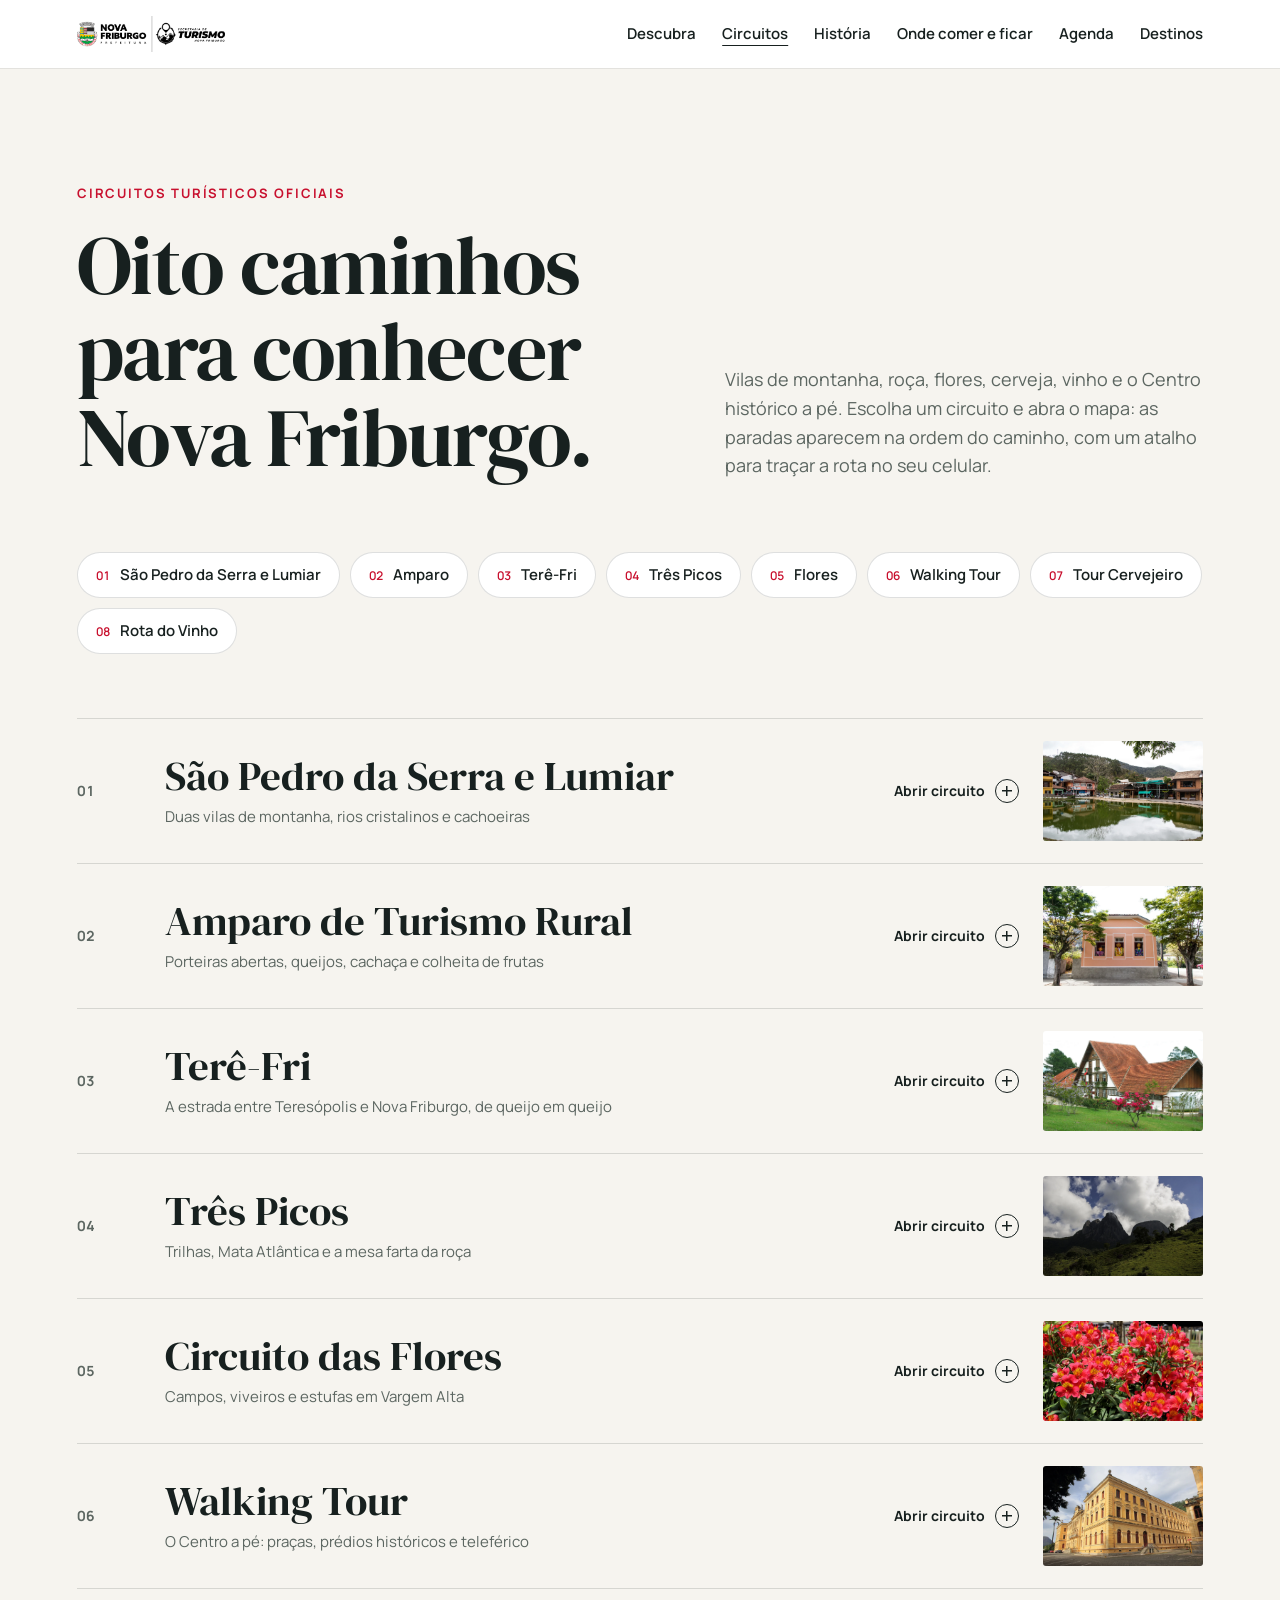
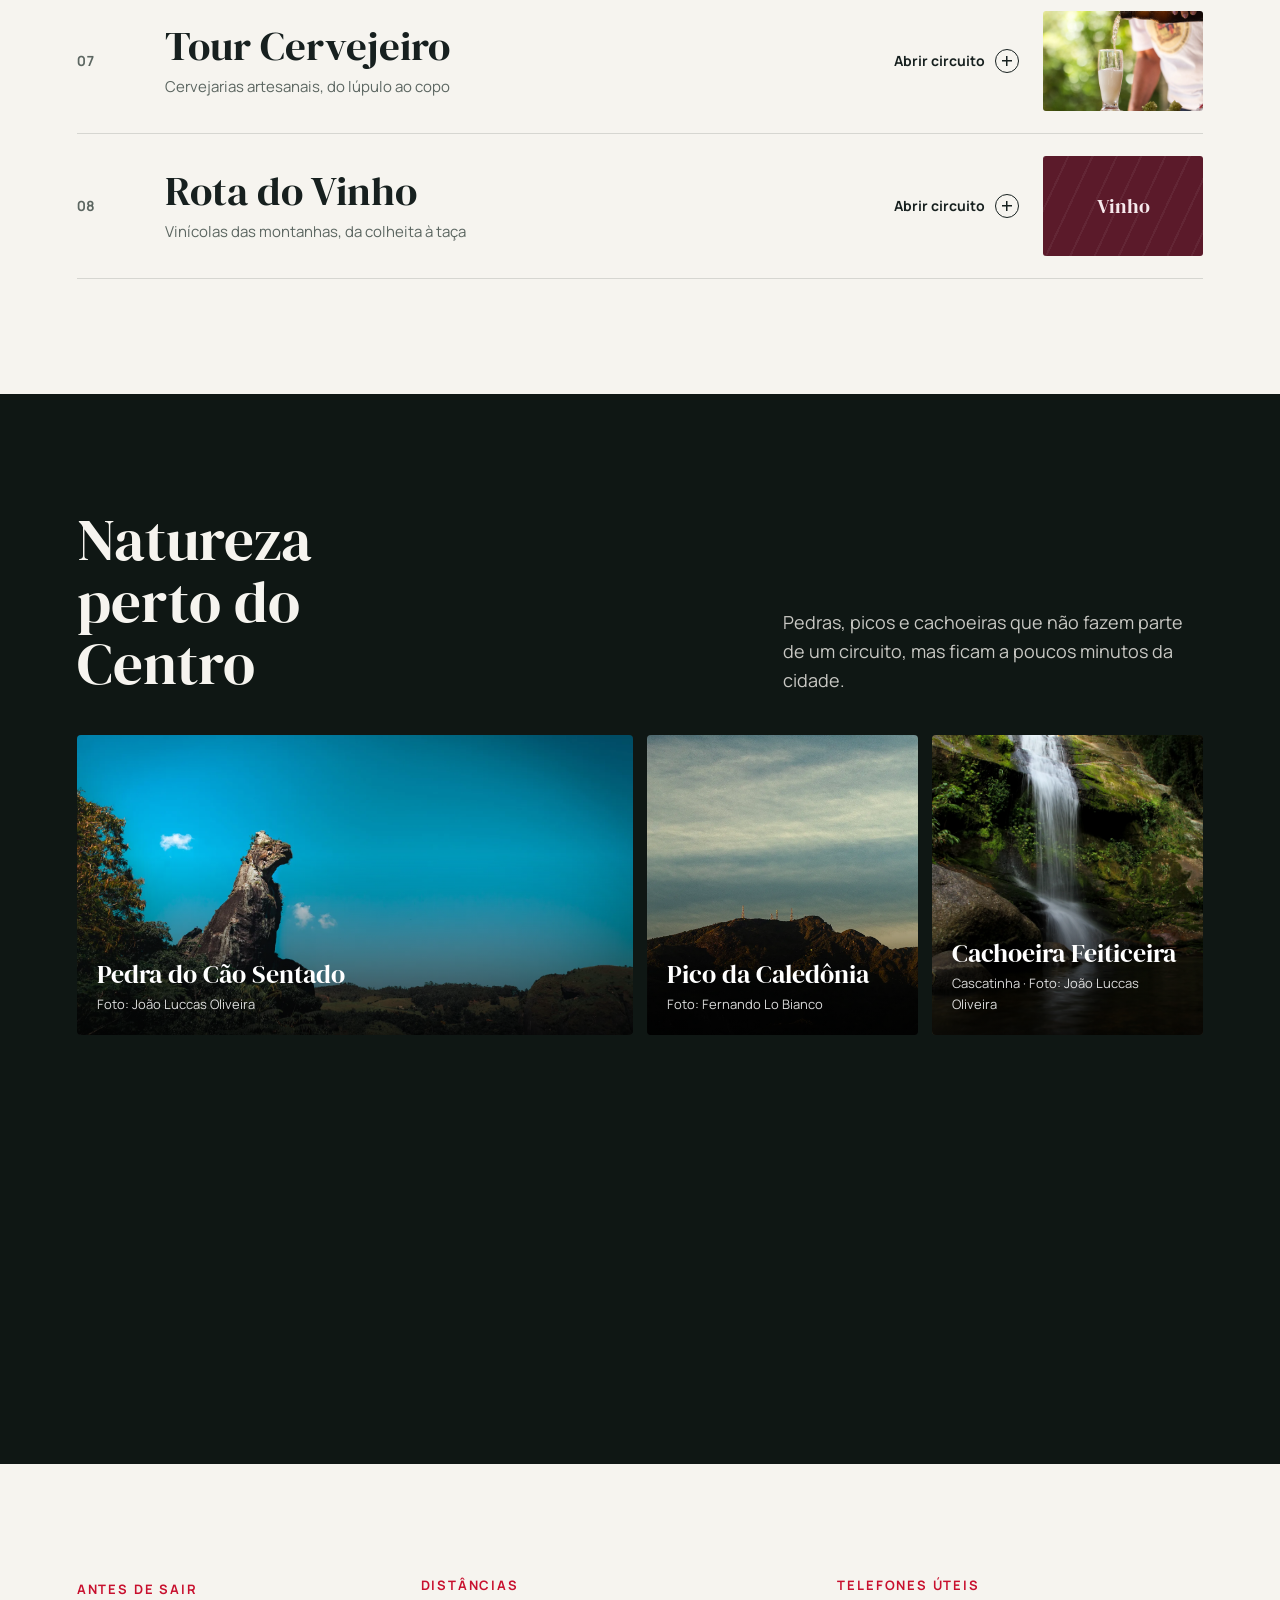
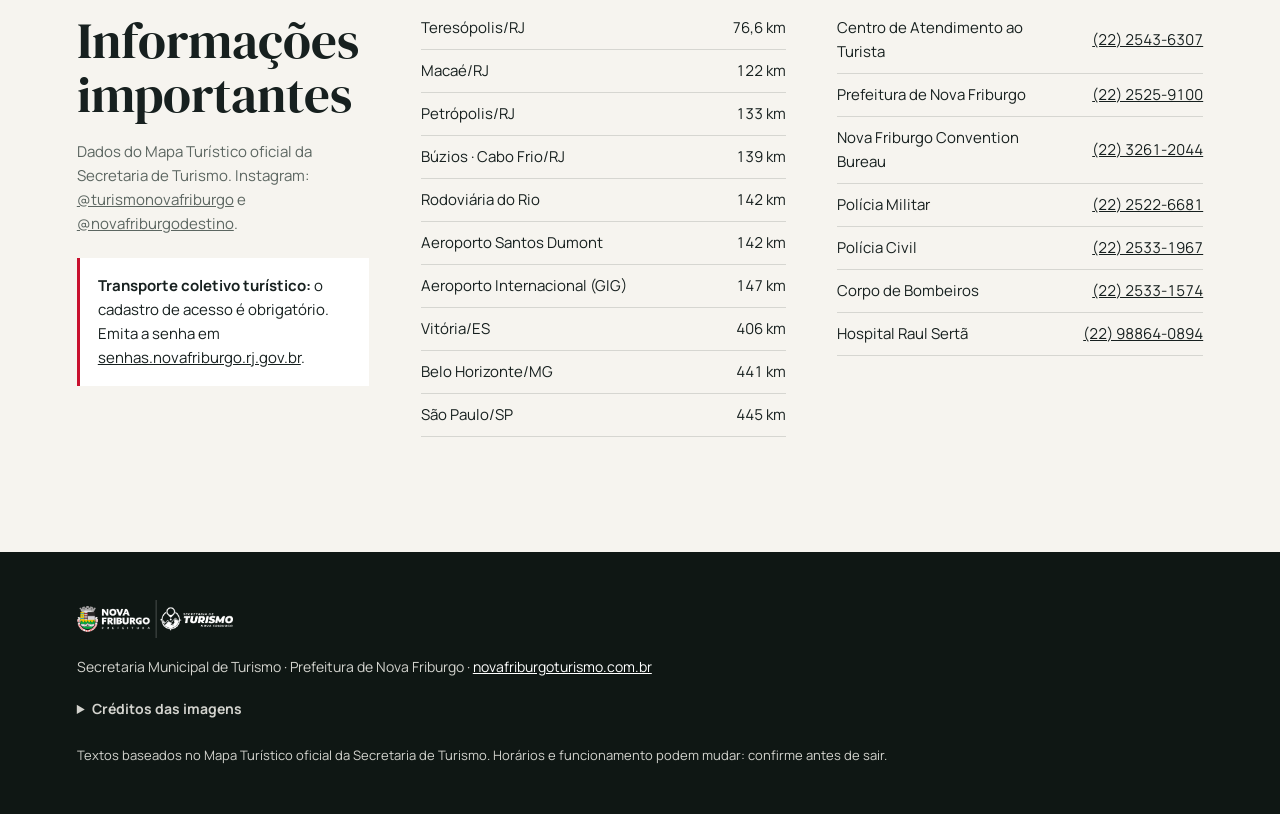
==== commit b2e9146a: "Acrescenta a história do Nova Friburgo Country Clube" ====
--- a/circuitos.html
+++ b/circuitos.html
@@ -348,7 +348,7 @@
     <a class="lugar" data-fx="subir" href="https://www.google.com/maps/search/?api=1&amp;query=Pedra+do+Imperador+Nova+Friburgo" target="_blank" rel="noopener"><img src="img/serra-imperador.webp" alt="Silhueta da serra ao entardecer com a Pedra do Imperador" loading="lazy"><div><h3>Pedra do Imperador</h3><small>Foto: João Luccas Oliveira</small></div></a>
     <a class="lugar texto" data-fx="subir" data-fx-atraso="80" href="https://www.google.com/maps/search/?api=1&amp;query=Parque+Municipal+Juarez+Frott%C3%A9+Nova+Friburgo" target="_blank" rel="noopener"><div><h3>Parque Municipal Juarez Frotté</h3><small>Abrir no mapa</small></div></a>
     <a class="lugar texto" data-fx="subir" data-fx-atraso="160" href="https://www.google.com/maps/search/?api=1&amp;query=Cachoeira+da+Adutora+Nova+Friburgo" target="_blank" rel="noopener"><div><h3>Cachoeira da Adutora</h3><small>Abrir no mapa</small></div></a>
-    <a class="lugar" data-fx="subir" data-fx-atraso="240" href="https://www.google.com/maps/search/?api=1&amp;query=Nova+Friburgo+Country+Clube" target="_blank" rel="noopener"><img src="img/country.webp" alt="Pavilhão branco à beira do lago do Country Clube" loading="lazy"><div><h3>Nova Friburgo Country Clube</h3><small>Foto: Daniel Marcus</small></div></a>
+    <a class="lugar" data-fx="subir" data-fx-atraso="240" href="https://www.google.com/maps/search/?api=1&amp;query=Nova+Friburgo+Country+Clube" target="_blank" rel="noopener"><img src="img/country.webp" alt="Pavilhão branco à beira do lago do Country Clube" loading="lazy"><div><h3>Nova Friburgo Country Clube</h3><small>Jardins de 1862 · visitação diária, 8h às 17h · Foto: Daniel Marcus</small></div></a>
   </div>
 </section>
 
@@ -399,6 +399,10 @@
       <li>São Pedro da Serra, Amparo, Cerveja e lúpulo, Cão Sentado, Feiticeira, Pedra do Imperador: João Luccas Oliveira</li>
       <li>Country Clube: Daniel Marcus · Pico da Caledônia: Fernando Lo Bianco</li>
       <li>Casa Suíça: acervo da Secretaria de Turismo</li>
+      <li>Cachoeira São José, Encontro dos Rios (Ponte dos Alemães), Poço Feio, Toca da Onça, Cachoeira Indiana Jones: TMbux, CC BY-SA 3.0, via Wikimedia Commons</li>
+      <li>Jardim do Nêgo: Priscila Bruder, CC0 · Parque Estadual dos Três Picos: Giovani Sardinha, CC BY-SA 4.0 · Plantação de morangos: Vitorperrut555, CC BY 4.0 · Catedral: Marinelson Almeida, CC BY 2.0 (via Wikimedia Commons)</li>
+      <li>Praça Getúlio Vargas: Leonardo Vellozo · Flores de corte e Casa Suíça: acervo da Secretaria de Turismo</li>
+      <li>Informações das paradas: guias de viagem e reportagens sobre Lumiar e Nova Friburgo (UAI, Brasil 247, Viciada em Viajar, Fui Ser Viajante, Worldpackers, The Rio Times). Confirme horários e acesso antes de sair.</li>
       <li>Três Picos e Capacete: Maylle Lo Feudo, CC BY-SA 3.0, via Wikimedia Commons</li>
       <li>Astromélias, Fazenda das Flores (Vargem Alta): Halley Pacheco de Oliveira, CC BY-SA 4.0, via Wikimedia Commons</li>
       <li>Colégio Anchieta: Halley Pacheco de Oliveira, CC BY-SA 3.0, via Wikimedia Commons</li>
